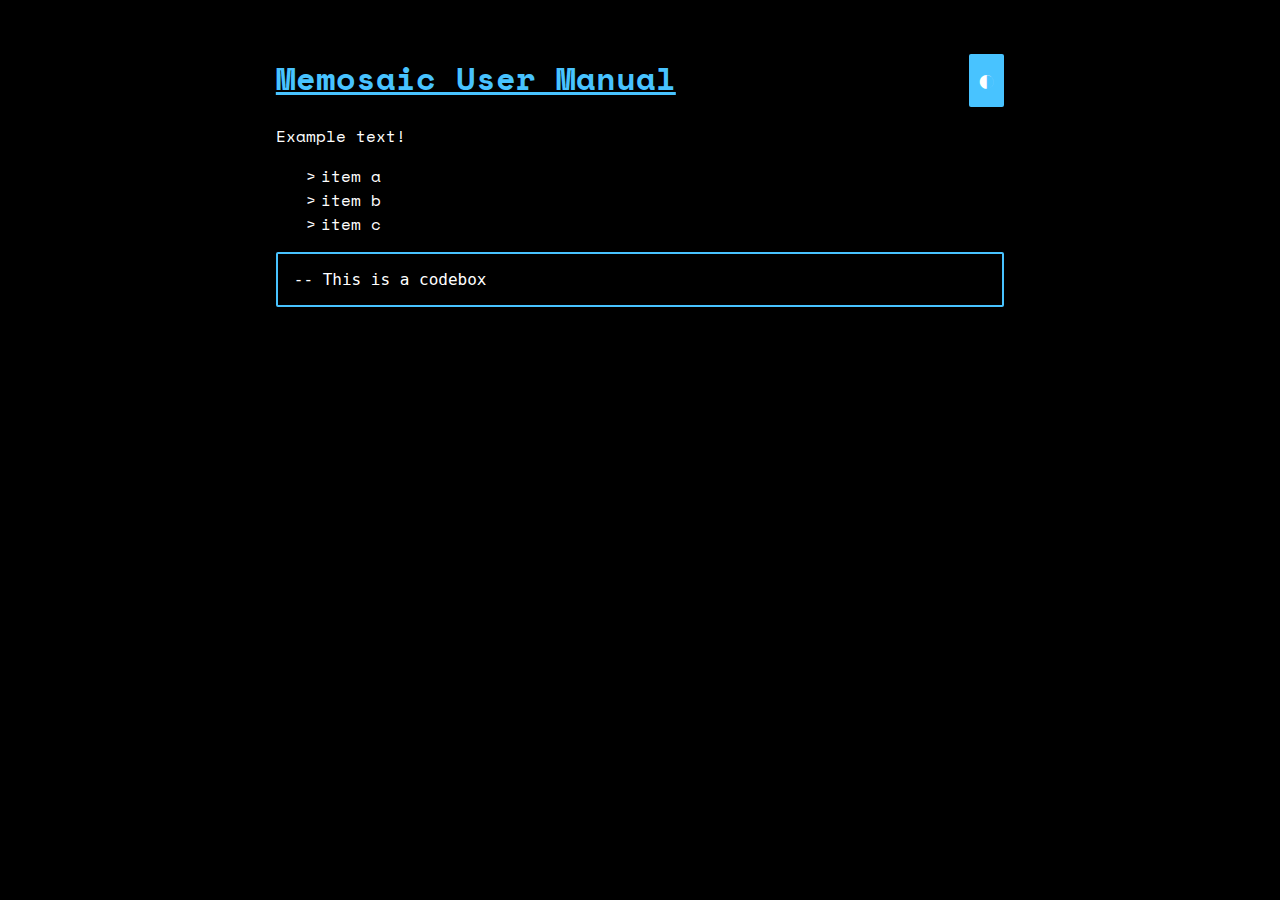
==== docs/manual.html @ 9e0666a4 "basic doc pages" ====
<!DOCTYPE html>
<html>
<head>
    <meta charset="utf-8">
    <meta name="viewport" content="width=device-width, initial-scale=1">
    <title>Memosaic User Manual</title>
    <link rel="icon" type="image/x-icon" href="images/icon.png">
    <link rel="stylesheet" href="css/style.css" type="text/css">
    <link rel="preconnect" href="https://fonts.googleapis.com">
    <link rel="preconnect" href="https://fonts.gstatic.com" crossorigin>
    <link href=
    "https://fonts.googleapis.com/css2?family=Space+Mono:ital,wght@0,400;0,700;1,400;1,700&display=swap"
    rel="stylesheet">
    <meta property="og:title" content="Memosaic User Manual">
    <meta property="og:locale" content="en">
    <meta property="og:image" content="images/icon.png">
    <meta property="og:url" content="jjgame.dev/memo/">
    <meta name="og:description" content="The portfolio of a teenage indie game developer.">
    <meta name="description" content="The portfolio of a teenage indie game developer.">
    <meta name="author" content="JJ">
    <script>
        function myFunction() {
            var element = document.body;
            element.classList.toggle("light-mode");
        }
    </script>
</head>


<body>
<div id="main">

<button onclick="myFunction()" style="font-size:32px; float:right;"> ◐ </button>
<h1 id="manual"><a href="#manual">Memosaic User Manual</a></h1>

<p>
Example text!
<ul>
    <li>item a</li>
    <li>item b</li>
    <li>item c</li>
</ul>
</p>

<pre class="codebox">
-- This is a codebox
</pre>

</div>
</body>


</html>
---- docs/css/style.css ----
body {
    padding: 25px;
    background-color: black;
    color: white;
    font-size: 16px;
    font-family: 'Space Mono', 'Courier New', Courier, monospace;
}

a {
    color: #48c3ff;
}

a:hover {
    color: #2b76df;
}


div {
    min-width: 400px;
    max-width: 80vw;
    margin:auto;
    width: 60%;
}

button {
    background-color: #48c3ff;
    color: white;
    border-width: 0px;
    border-radius: 2px;
    padding: 8px;
}

button:hover {
    background-color: #2b76df;
}

ul {
    list-style: none;
    margin-left: 0;
    padding-left: 0;
}

li {
    padding-left: 1ch;
    text-indent: 2ch;
}

li:before {
    content: ">";
    padding-right: 5px;
}

.headerlink {
    color: white;
}


.codebox {
    display:block;
    break-inside: avoid;
    padding: 16px;
    margin: auto;
    margin-top: 16px;
    margin-bottom: 24px;

    border-width:2px;
    border-radius:2px;
    border-style:solid;
    border-color: #48c3ff;
    overflow-x: auto;
    -webkit-overflow-scrolling:touch;
    scrollbar-color: #2b76df #48c3ff;
    scrollbar-width: thin;
}

.light-mode {
    background-color: white !important;
    color: black !important;
}
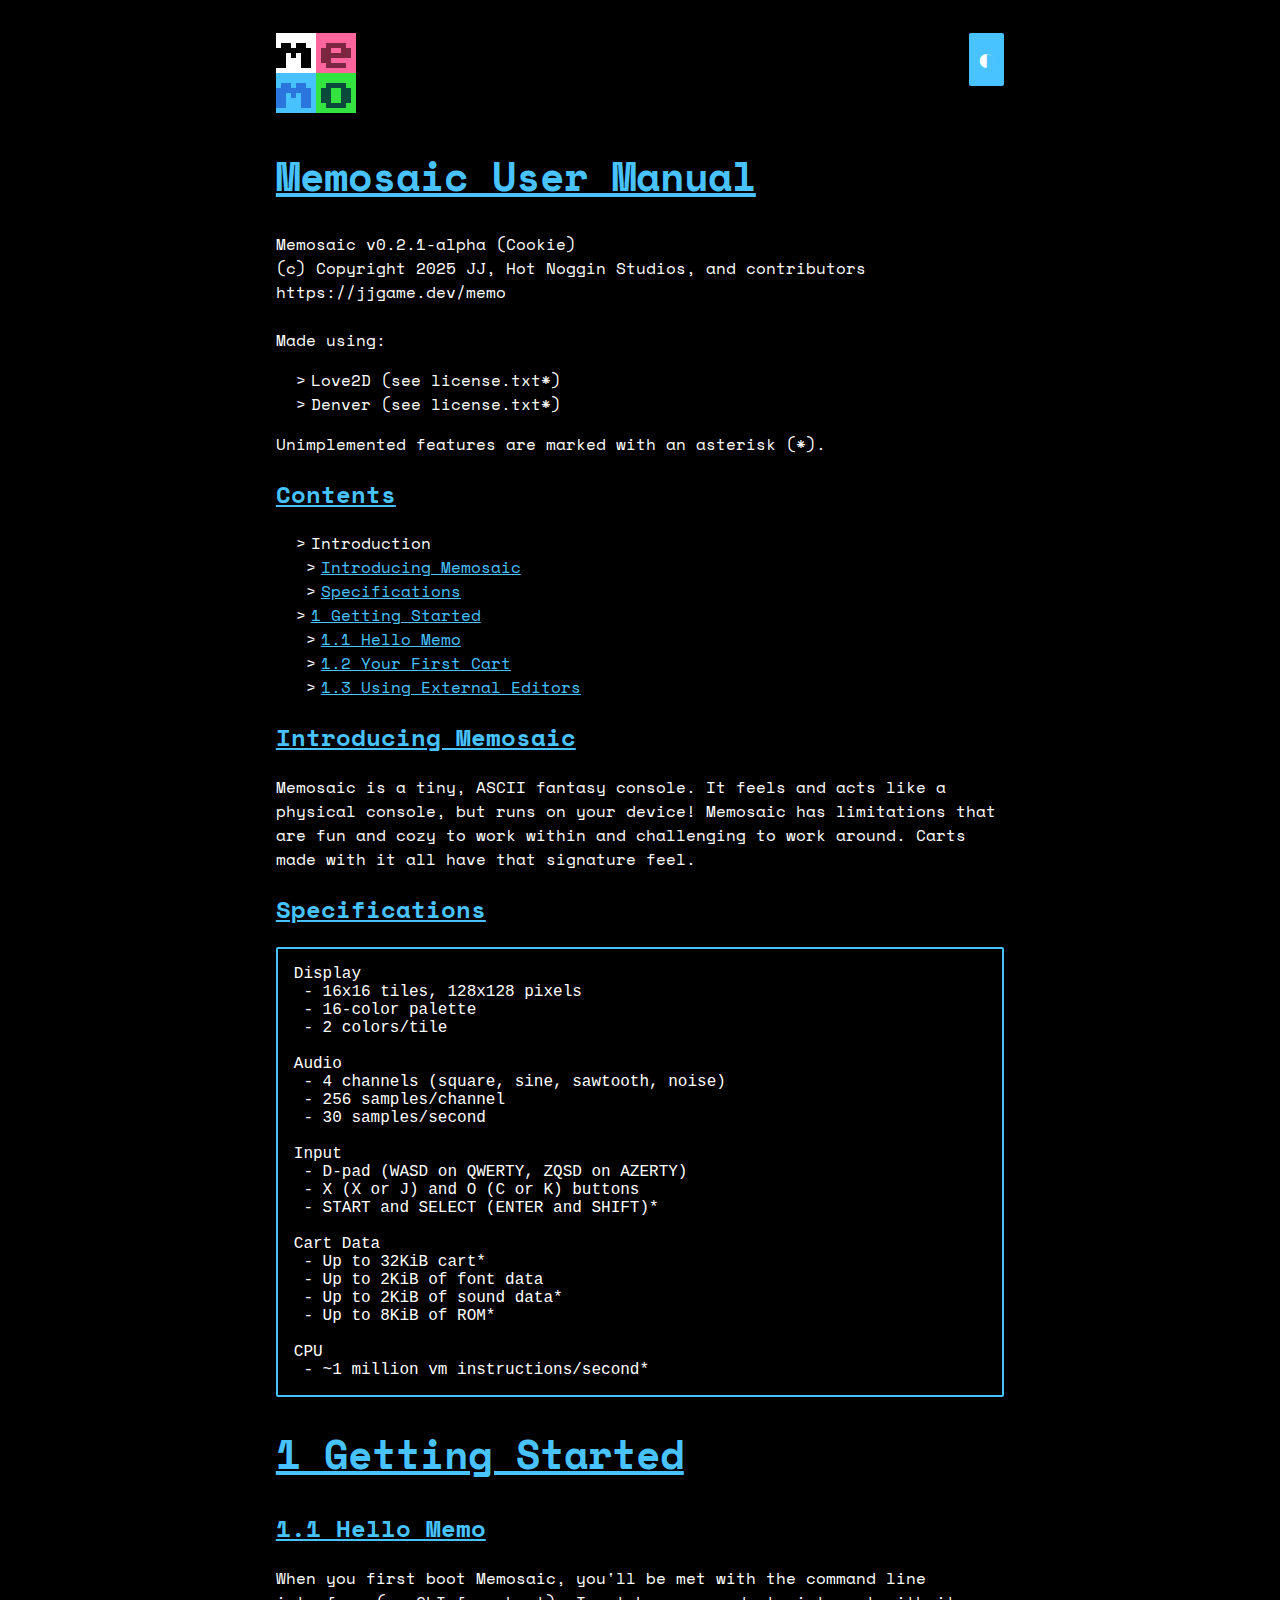
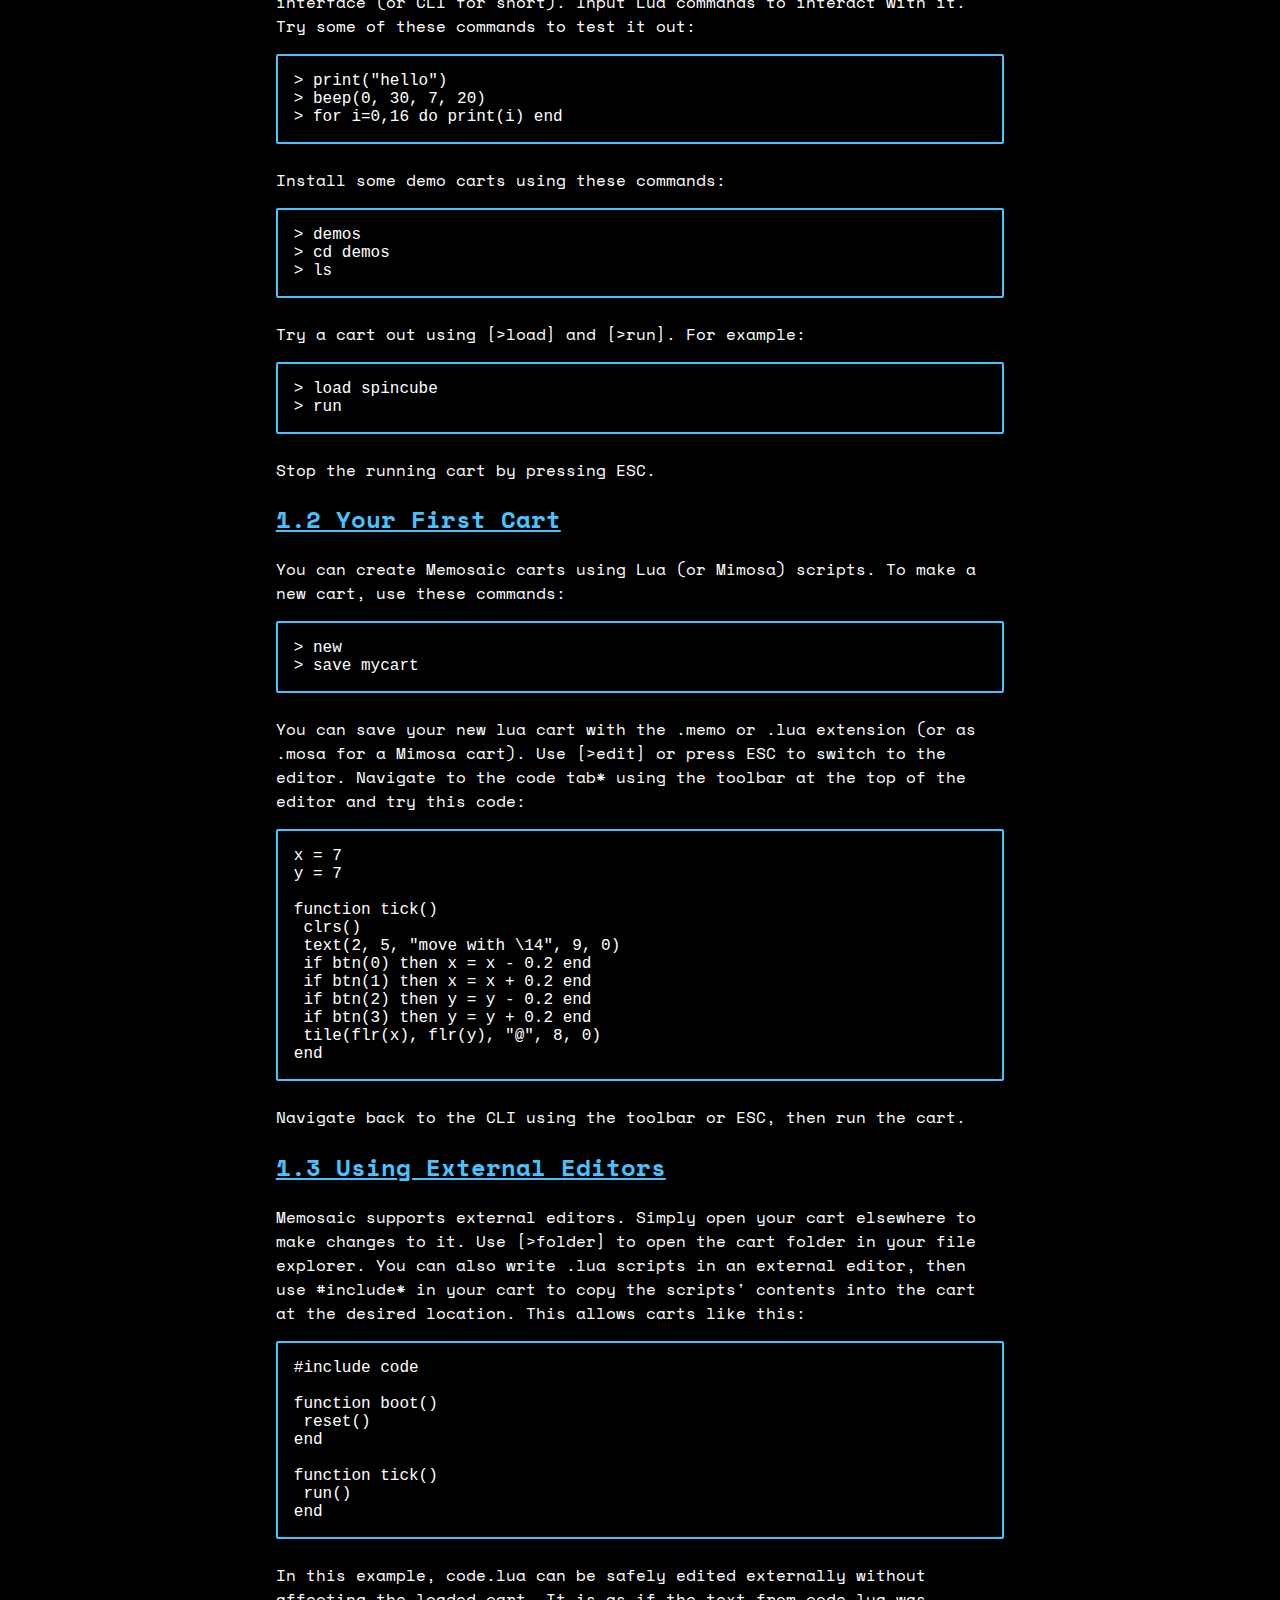
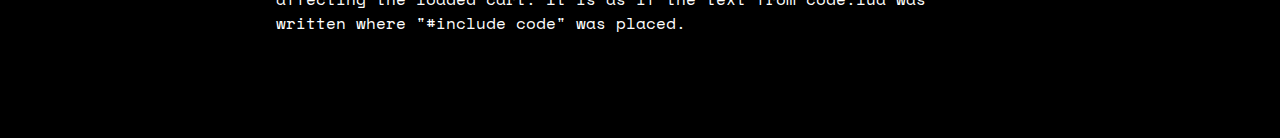
==== commit b9085651: "discord icon, first cart docs" ====
--- a/docs/manual.html
+++ b/docs/manual.html
@@ -18,33 +18,163 @@
     <meta name="og:description" content="The portfolio of a teenage indie game developer.">
     <meta name="description" content="The portfolio of a teenage indie game developer.">
     <meta name="author" content="JJ">
-    <script>
-        function myFunction() {
-            var element = document.body;
-            element.classList.toggle("light-mode");
-        }
-    </script>
+    <script src="light_toggle.js"></script>
 </head>
 
 
 <body>
 <div id="main">
 
-<button onclick="myFunction()" style="font-size:32px; float:right;"> ◐ </button>
+<button onclick="lightToggle()" style="font-size:32px; float:right;"> ◐ </button>
+<a href="index.html" width="16" height="16"><img src="images/icon.png" alt="Go home"></a>
+
+<!------------------------------->
+<!-- Section 0: About Memosaic -->
+<!------------------------------->
 <h1 id="manual"><a href="#manual">Memosaic User Manual</a></h1>
-
 <p>
-Example text!
+Memosaic v0.2.1-alpha (Cookie)<br>
+(c) Copyright 2025 JJ, Hot Noggin Studios, and contributors<br>
+https://jjgame.dev/memo<br>
+<br>
+Made using:
 <ul>
-    <li>item a</li>
-    <li>item b</li>
-    <li>item c</li>
+<li>Love2D (see license.txt*)</li>
+<li>Denver (see license.txt*)</li>
 </ul>
+Unimplemented features are marked with an asterisk (*).
 </p>
 
-<pre class="codebox">
--- This is a codebox
+<h2 id="TOC"><a href="#TOC">Contents</a></h2>
+<ul>
+<li>Introduction
+    <ul>
+    <li><a href="#introduction">Introducing Memosaic</a></li>
+    <li><a href="#specifications">Specifications</a></li>
+    </ul>
+</li>
+<li><a href="#get-started">1 Getting Started</a>
+    <ul>
+    <li><a href="#hello-memo">1.1 Hello Memo</a></li>
+    <li><a href="#first-cart">1.2 Your First Cart</a></li>
+    <li><a href="#external-editors">1.3 Using External Editors</a></li>
+    </ul>
+</li>
+</ul>
+
+<h2 id="introduction"><a href="#introduction">Introducing Memosaic</a></h2>
+<p>
+Memosaic is a tiny, ASCII fantasy console. It feels and acts like a physical console,
+but runs on your device! Memosaic has limitations that are fun and cozy to work within
+and challenging to work around. Carts made with it all have that signature feel.
+</p>
+
+<h2 id="specifications"><a href="#specifications">Specifications</a></h2>
+<pre>
+Display
+ - 16x16 tiles, 128x128 pixels
+ - 16-color palette
+ - 2 colors/tile
+
+Audio
+ - 4 channels (square, sine, sawtooth, noise)
+ - 256 samples/channel
+ - 30 samples/second
+
+Input
+ - D-pad (WASD on QWERTY, ZQSD on AZERTY)
+ - X (X or J) and O (C or K) buttons
+ - START and SELECT (ENTER and SHIFT)*
+
+Cart Data
+ - Up to 32KiB cart*
+ - Up to 2KiB of font data
+ - Up to 2KiB of sound data*
+ - Up to 8KiB of ROM*
+
+CPU
+ - ~1 million vm instructions/second*
 </pre>
+
+<!-------------------------------->
+<!-- Section 1: Getting Started -->
+<!-------------------------------->
+<h1 id="get-started"><a href="#get-started">1 Getting Started</a></h1>
+
+<h2 id="hello-memo"><a href="#hello-memo">1.1 Hello Memo</a></h2>
+<p>
+When you first boot Memosaic, you'll be met with the command line interface
+(or CLI for short). Input Lua commands to interact with it.
+Try some of these commands to test it out:
+</p>
+<pre>
+> print("hello")
+> beep(0, 30, 7, 20)
+> for i=0,16 do print(i) end
+</pre>
+<p>
+Install some demo carts using these commands:
+<pre>
+> demos
+> cd demos
+> ls
+</pre>
+Try a cart out using [>load] and [>run]. For example:
+<pre>
+> load spincube
+> run
+</pre>
+Stop the running cart by pressing ESC.
+</p>
+
+<h2 id="first-cart"><a href="#first-cart">1.2 Your First Cart</a></h2>
+<p>
+You can create Memosaic carts using Lua (or Mimosa) scripts.
+To make a new cart, use these commands:
+<pre>
+> new
+> save mycart
+</pre>
+You can save your new lua cart with the .memo or .lua extension (or as .mosa for a Mimosa cart).
+Use [>edit] or press ESC to switch to the editor.
+Navigate to the code tab* using the toolbar at the top of the editor and try this code:
+<pre>
+x = 7
+y = 7
+
+function tick()
+ clrs()
+ text(2, 5, "move with \14", 9, 0)
+ if btn(0) then x = x - 0.2 end
+ if btn(1) then x = x + 0.2 end
+ if btn(2) then y = y - 0.2 end
+ if btn(3) then y = y + 0.2 end
+ tile(flr(x), flr(y), "@", 8, 0)
+end
+</pre>
+Navigate back to the CLI using the toolbar or ESC, then run the cart.
+</p>
+
+<h2 id="external-editors"><a href="#external-editors">1.3 Using External Editors</a></h2>
+<p>
+Memosaic supports external editors. Simply open your cart elsewhere to make changes to it.
+Use [>folder] to open the cart folder in your file explorer.
+You can also write .lua scripts in an external editor, then use #include* in your cart to copy
+the scripts' contents into the cart at the desired location. This allows carts like this:
+<pre>
+#include code
+
+function boot()
+ reset()
+end
+
+function tick()
+ run()
+end
+</pre>
+In this example, code.lua can be safely edited externally without affecting the loaded cart.
+It is as if the text from code.lua was written where "#include code" was placed.
+</p>
 
 </div>
 </body>
--- a/docs/css/style.css
+++ b/docs/css/style.css
@@ -14,6 +14,9 @@
     color: #2b76df;
 }
 
+h1 {
+    font-size: 40px;
+}
 
 div {
     min-width: 400px;
@@ -42,7 +45,7 @@
 
 li {
     padding-left: 1ch;
-    text-indent: 2ch;
+    text-indent: 1ch;
 }
 
 li:before {
@@ -55,7 +58,7 @@
 }
 
 
-.codebox {
+pre {
     display:block;
     break-inside: avoid;
     padding: 16px;
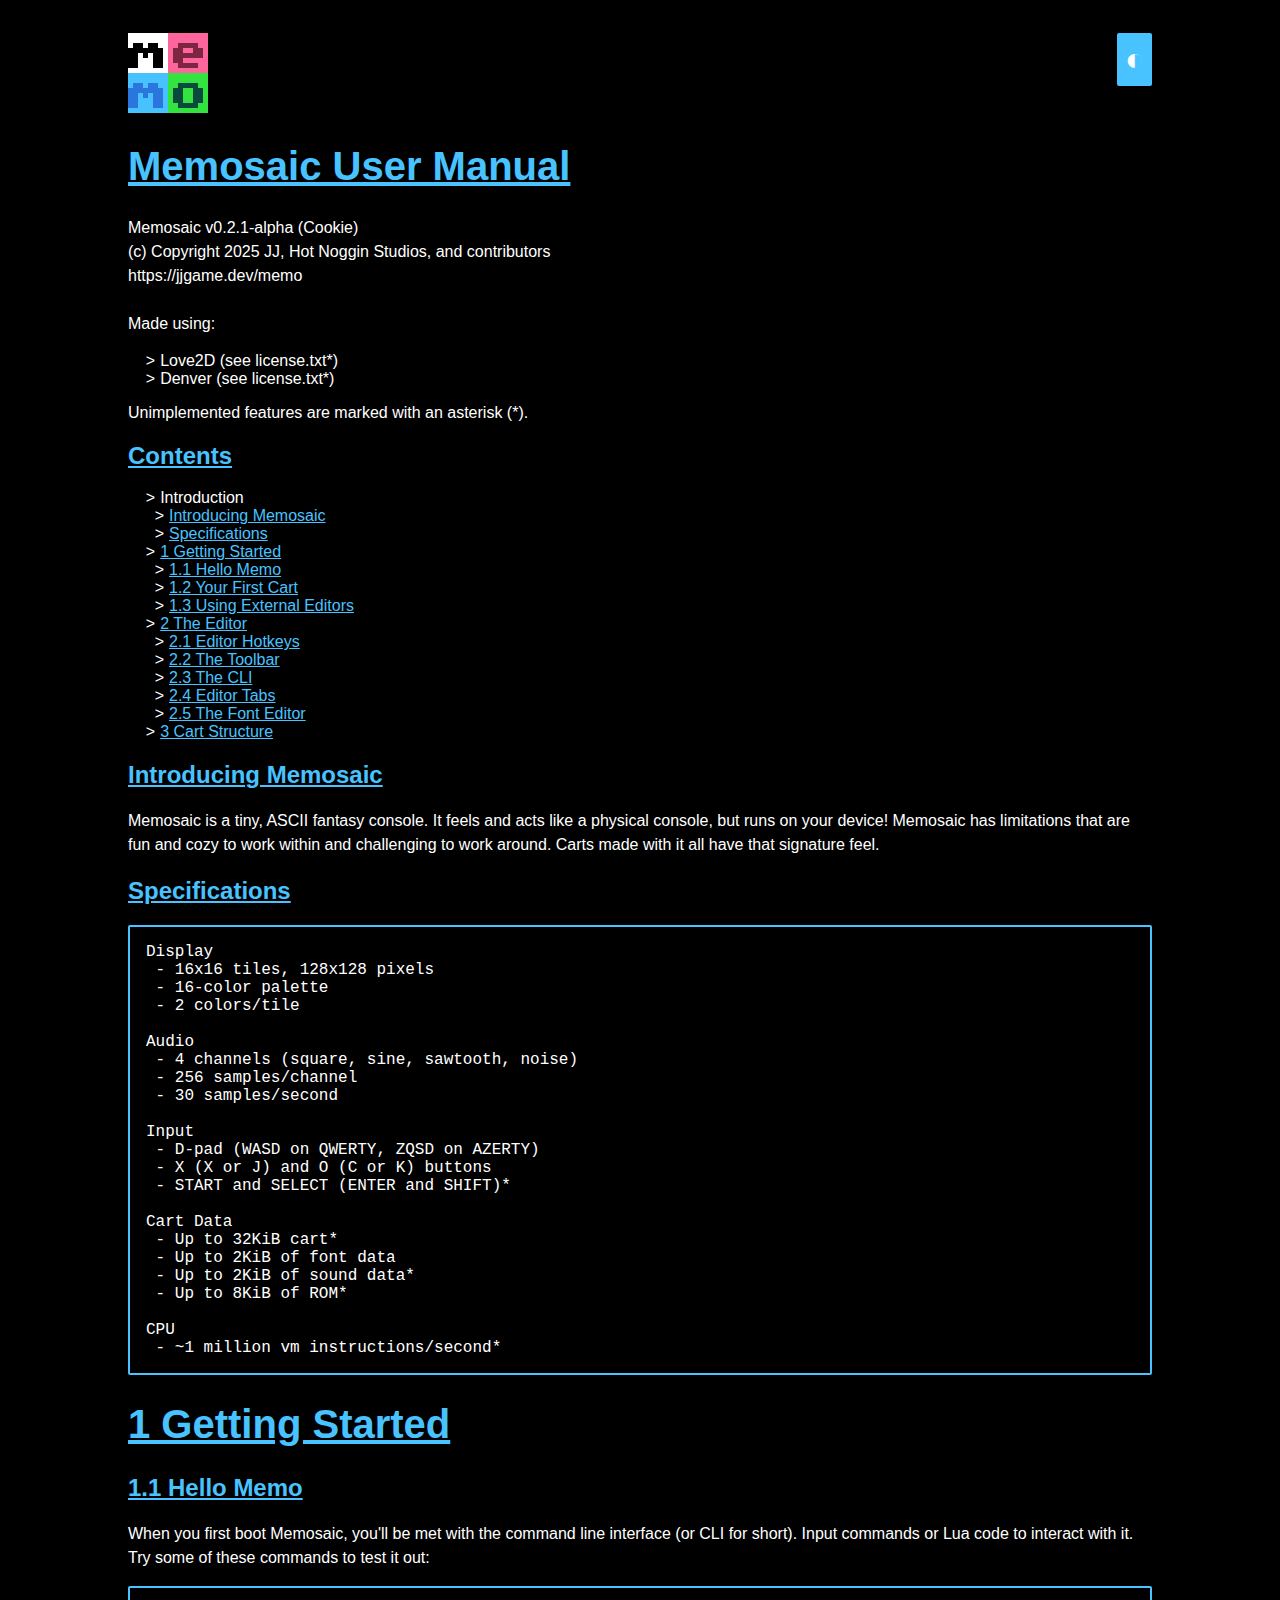
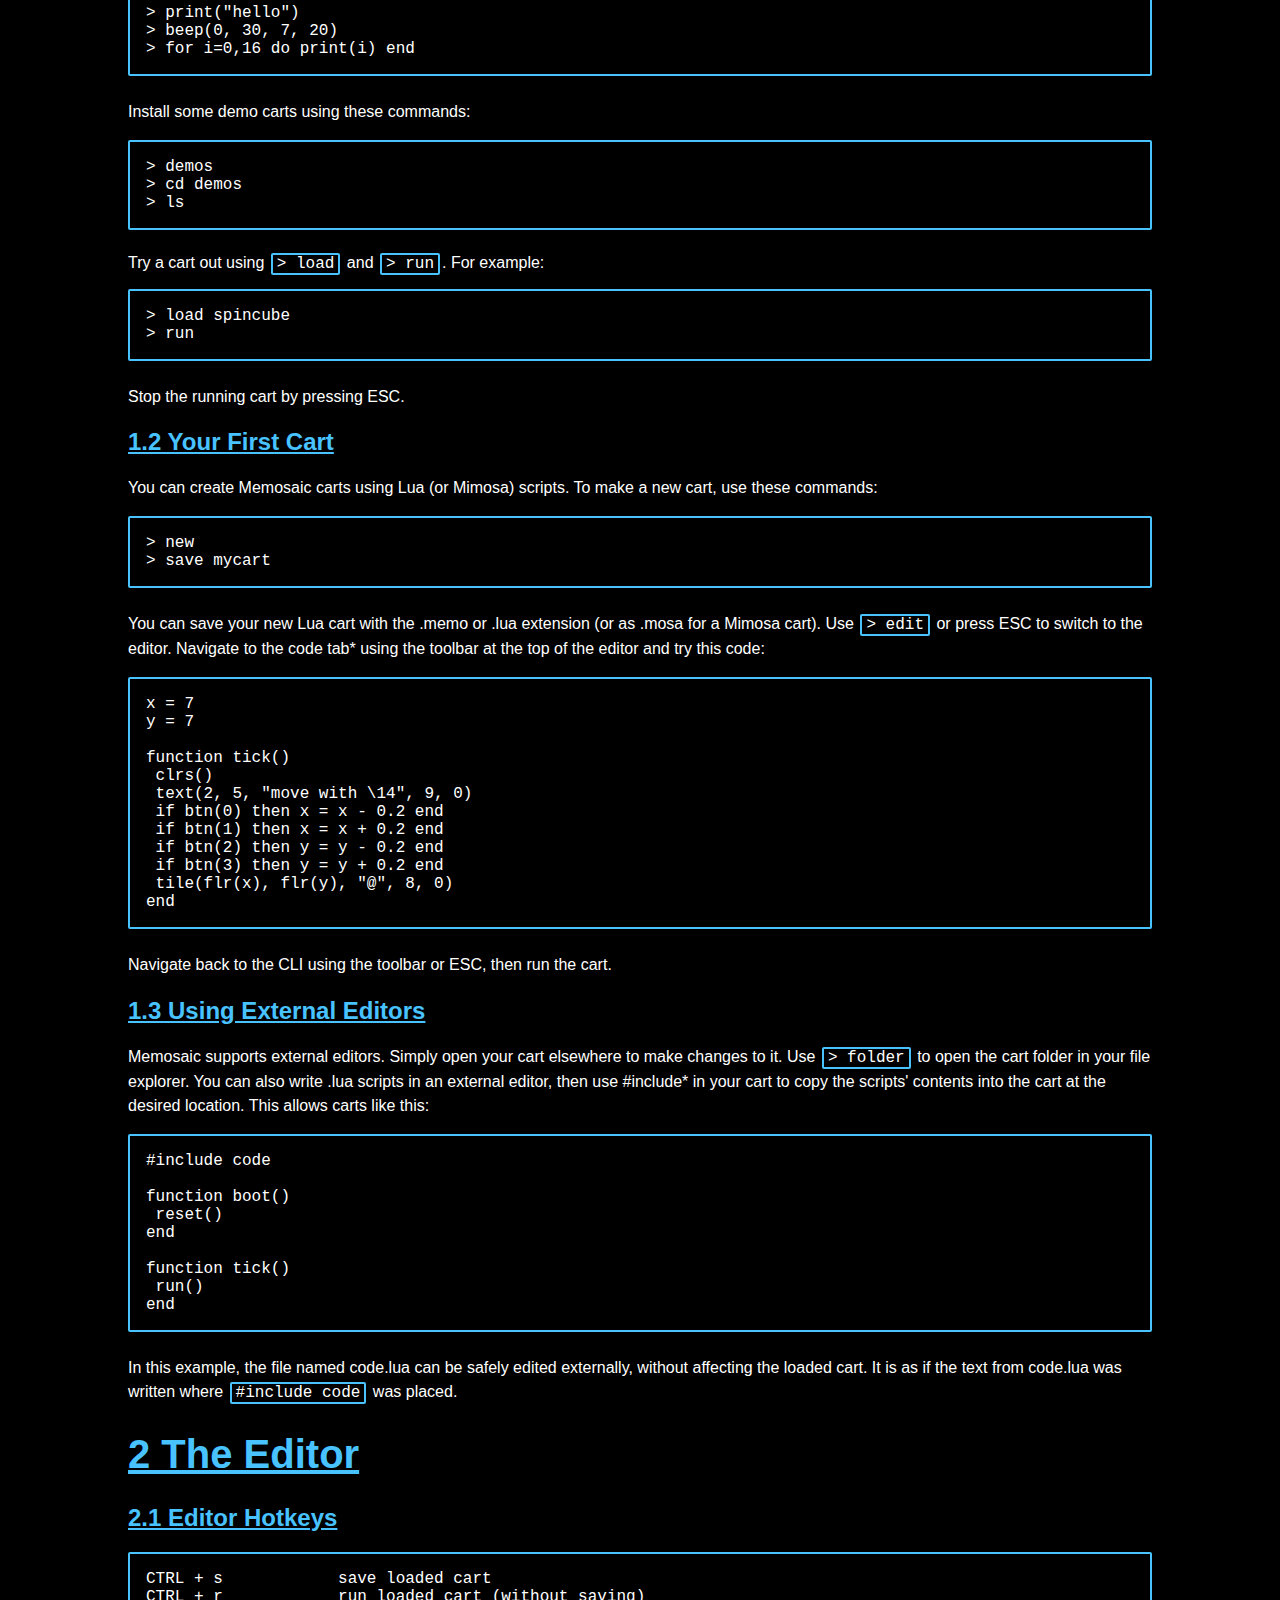
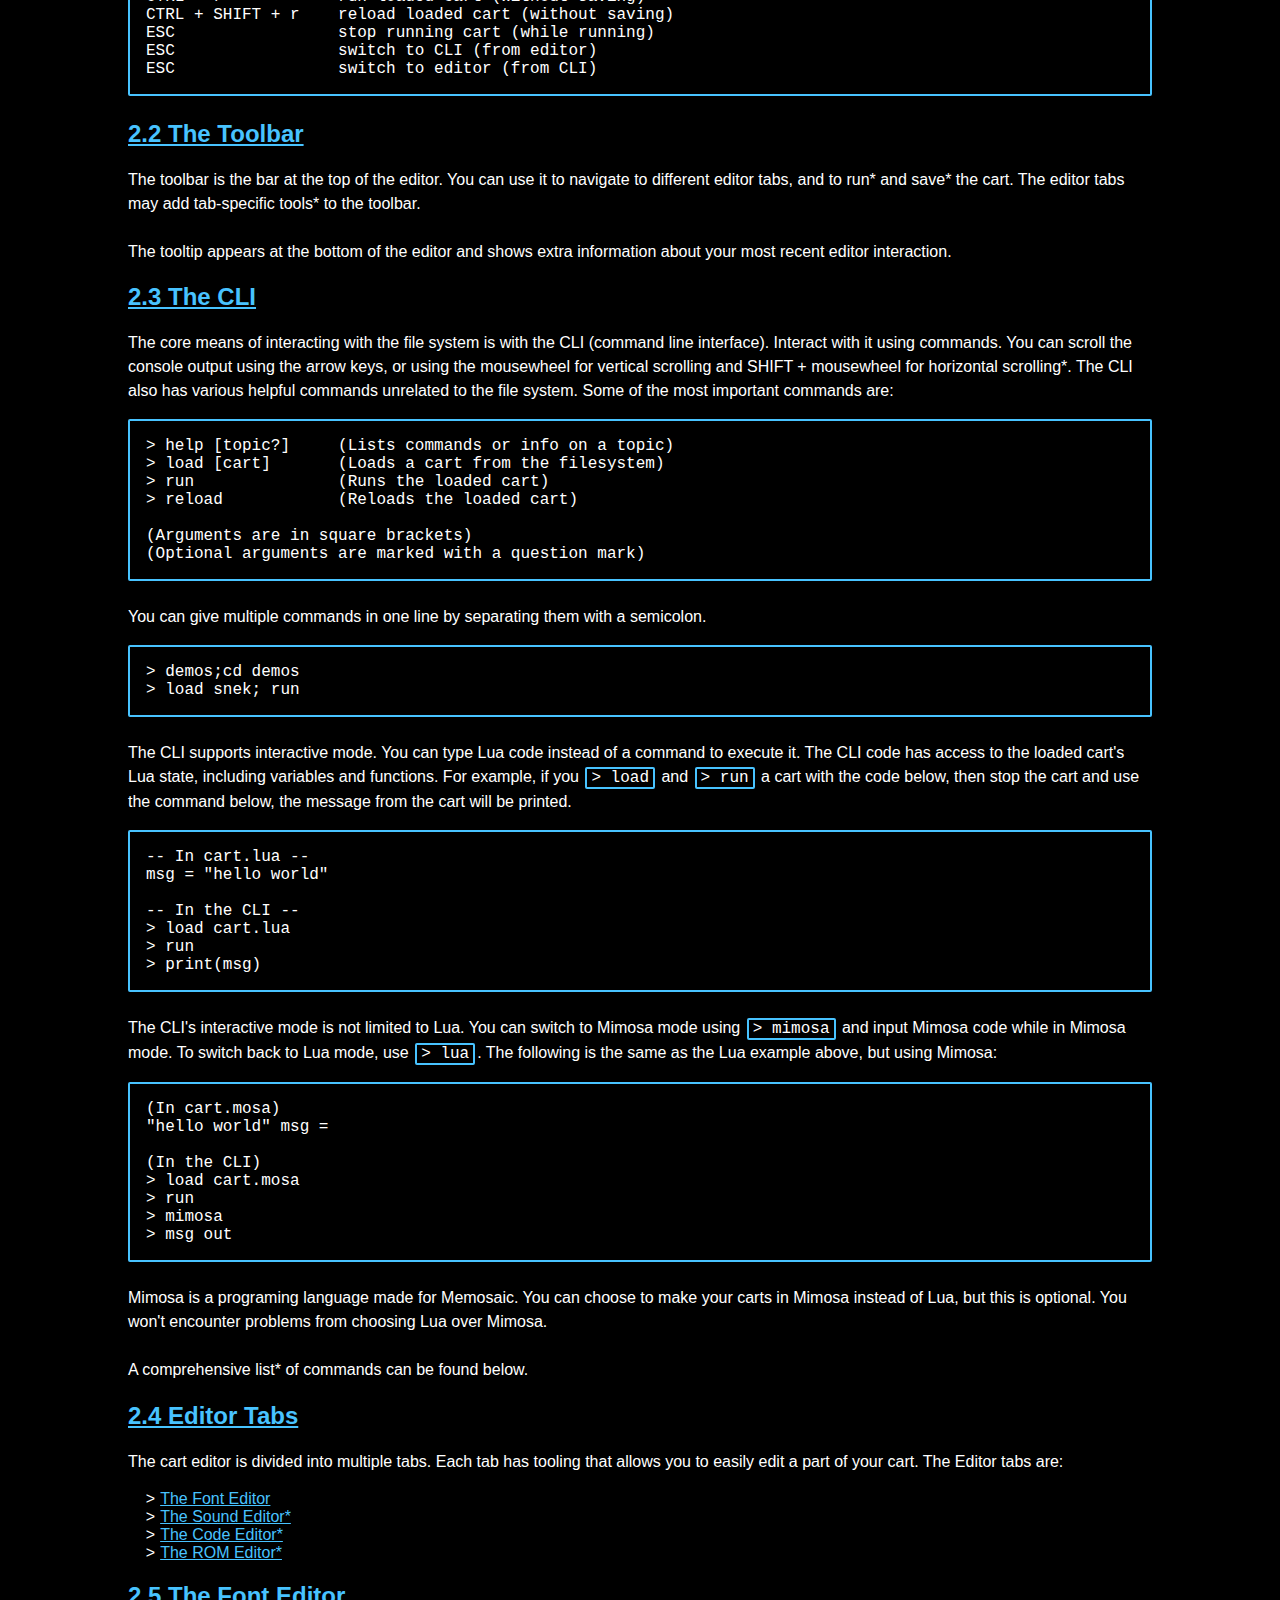
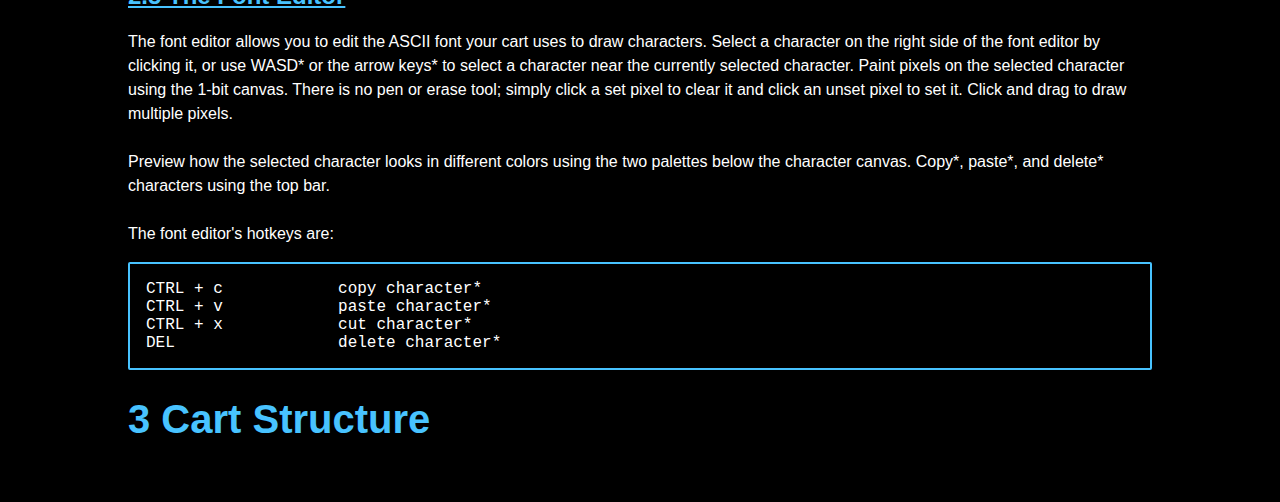
==== commit fd9a7d5a: "new doc fonts and styles, section 2 complete" ====
--- a/docs/manual.html
+++ b/docs/manual.html
@@ -8,9 +8,6 @@
     <link rel="stylesheet" href="css/style.css" type="text/css">
     <link rel="preconnect" href="https://fonts.googleapis.com">
     <link rel="preconnect" href="https://fonts.gstatic.com" crossorigin>
-    <link href=
-    "https://fonts.googleapis.com/css2?family=Space+Mono:ital,wght@0,400;0,700;1,400;1,700&display=swap"
-    rel="stylesheet">
     <meta property="og:title" content="Memosaic User Manual">
     <meta property="og:locale" content="en">
     <meta property="og:image" content="images/icon.png">
@@ -60,6 +57,16 @@
     <li><a href="#external-editors">1.3 Using External Editors</a></li>
     </ul>
 </li>
+<li><a href="#editor">2 The Editor</a>
+    <ul>
+    <li><a href="#editor-hotkeys">2.1 Editor Hotkeys</a></li>
+    <li><a href="#toolbar">2.2 The Toolbar</a></li>
+    <li><a href="#the-cli">2.3 The CLI</a></li>
+    <li><a href="#editor-tabs">2.4 Editor Tabs</a></li>
+    <li><a href="#font-editor">2.5 The Font Editor</a></li>
+    </ul>
+</li>
+<li><a href="#cart-structure">3 Cart Structure</a></li>
 </ul>
 
 <h2 id="introduction"><a href="#introduction">Introducing Memosaic</a></h2>
@@ -100,11 +107,10 @@
 <!-- Section 1: Getting Started -->
 <!-------------------------------->
 <h1 id="get-started"><a href="#get-started">1 Getting Started</a></h1>
-
 <h2 id="hello-memo"><a href="#hello-memo">1.1 Hello Memo</a></h2>
 <p>
 When you first boot Memosaic, you'll be met with the command line interface
-(or CLI for short). Input Lua commands to interact with it.
+(or CLI for short). Input commands or Lua code to interact with it.
 Try some of these commands to test it out:
 </p>
 <pre>
@@ -114,16 +120,18 @@
 </pre>
 <p>
 Install some demo carts using these commands:
+</p>
 <pre>
 > demos
 > cd demos
 > ls
 </pre>
-Try a cart out using [>load] and [>run]. For example:
+Try a cart out using <code>> load</code> and <code>> run</code>. For example:
 <pre>
 > load spincube
 > run
 </pre>
+<p>
 Stop the running cart by pressing ESC.
 </p>
 
@@ -131,13 +139,16 @@
 <p>
 You can create Memosaic carts using Lua (or Mimosa) scripts.
 To make a new cart, use these commands:
+</p>
 <pre>
 > new
 > save mycart
 </pre>
-You can save your new lua cart with the .memo or .lua extension (or as .mosa for a Mimosa cart).
-Use [>edit] or press ESC to switch to the editor.
+<p>
+You can save your new Lua cart with the .memo or .lua extension (or as .mosa for a Mimosa cart).
+Use <code>> edit</code> or press ESC to switch to the editor.
 Navigate to the code tab* using the toolbar at the top of the editor and try this code:
+</p>
 <pre>
 x = 7
 y = 7
@@ -152,15 +163,17 @@
  tile(flr(x), flr(y), "@", 8, 0)
 end
 </pre>
+<p>
 Navigate back to the CLI using the toolbar or ESC, then run the cart.
 </p>
 
 <h2 id="external-editors"><a href="#external-editors">1.3 Using External Editors</a></h2>
 <p>
 Memosaic supports external editors. Simply open your cart elsewhere to make changes to it.
-Use [>folder] to open the cart folder in your file explorer.
+Use <code>> folder</code> to open the cart folder in your file explorer.
 You can also write .lua scripts in an external editor, then use #include* in your cart to copy
 the scripts' contents into the cart at the desired location. This allows carts like this:
+</p>
 <pre>
 #include code
 
@@ -172,9 +185,131 @@
  run()
 end
 </pre>
-In this example, code.lua can be safely edited externally without affecting the loaded cart.
-It is as if the text from code.lua was written where "#include code" was placed.
-</p>
+<p>
+In this example, the file named code.lua can be safely edited externally,
+without affecting the loaded cart.
+It is as if the text from code.lua was written where <code>#include code</code> was placed.
+</p>
+
+<!--------------------------->
+<!-- Section 2: The Editor -->
+<!--------------------------->
+<h1 id="editor"><a href="#editor">2 The Editor</a></h1>
+<h2 id="editor-hotkeys"><a href="#editor-hotkeys">2.1 Editor Hotkeys</a></h2>
+<pre>
+CTRL + s            save loaded cart
+CTRL + r            run loaded cart (without saving)
+CTRL + SHIFT + r    reload loaded cart (without saving)
+ESC                 stop running cart (while running)
+ESC                 switch to CLI (from editor)
+ESC                 switch to editor (from CLI)
+</pre>
+
+<h2 id="toolbar"><a href="#toolbar">2.2 The Toolbar</a></h2>
+<p>
+The toolbar is the bar at the top of the editor. You can use it to navigate to different
+editor tabs, and to run* and save* the cart. The editor tabs may add tab-specific tools*
+to the toolbar.<br>
+<br>
+The tooltip appears at the bottom of the editor and shows extra information about your most
+recent editor interaction.
+</p>
+
+<h2 id="the-cli"><a href="#the-cli">2.3 The CLI</a></h2>
+<p>
+The core means of interacting with the file system is with the CLI (command line interface).
+Interact with it using commands. You can scroll the console output using the arrow keys, or
+using the mousewheel for vertical scrolling and SHIFT + mousewheel for horizontal scrolling*.
+The CLI also has various helpful commands unrelated to the file system.
+Some of the most important commands are:
+</p>
+<pre>
+> help [topic?]     (Lists commands or info on a topic)
+> load [cart]       (Loads a cart from the filesystem)
+> run               (Runs the loaded cart)
+> reload            (Reloads the loaded cart)
+
+(Arguments are in square brackets)
+(Optional arguments are marked with a question mark)
+</pre>
+<p>
+You can give multiple commands in one line by separating them with a semicolon.
+</p>
+<pre>
+> demos;cd demos
+> load snek; run
+</pre>
+<p>
+The CLI supports interactive mode. You can type Lua code instead of a command to execute it.
+The CLI code has access to the loaded cart's Lua state, including variables and functions.
+For example, if you <code>> load</code> and <code>> run</code> a cart with the code below,
+then stop the cart and use the command below, the message from the cart will be printed.
+</p>
+<pre>
+-- In cart.lua --
+msg = "hello world"
+
+-- In the CLI --
+> load cart.lua
+> run
+> print(msg)
+</pre>
+<p>
+The CLI's interactive mode is not limited to Lua. You can switch to Mimosa mode using
+<code>> mimosa</code> and input Mimosa code while in Mimosa mode. To switch back to Lua mode,
+use <code>> lua</code>. The following is the same as the Lua example above, but using Mimosa:
+</p>
+<pre>
+(In cart.mosa)
+"hello world" msg =
+
+(In the CLI)
+> load cart.mosa
+> run
+> mimosa
+> msg out
+</pre>
+<p>
+Mimosa is a programing language made for Memosaic. You can choose to make your carts in Mimosa
+instead of Lua, but this is optional. You won't encounter problems from choosing Lua over Mimosa.<br>
+<br>
+A comprehensive list* of commands can be found below.
+</p>
+
+<h2 id="editor-tabs"><a href="#editor-tabs">2.4 Editor Tabs</a></h2>
+<p>
+The cart editor is divided into multiple tabs. Each tab has tooling that allows you to easily edit
+a part of your cart. The Editor tabs are:
+<ul>
+    <li><a href="#font-editor">The Font Editor</a></li>
+    <li><a href="#sfx-editor">The Sound Editor*</a></li>
+    <li><a href="#code-editor">The Code Editor*</a></li>
+    <li><a href="#rom-editor">The ROM Editor*</a></li>
+</ul>
+</p>
+
+<h2 id="font-editor"><a href="#font-editor">2.5 The Font Editor</a></h2>
+<p>
+The font editor allows you to edit the ASCII font your cart uses to draw characters.
+Select a character on the right side of the font editor by clicking it, or use WASD* or 
+the arrow keys* to select a character near the currently selected character.
+Paint pixels on the selected character using the 1-bit canvas. There is no pen or erase
+tool; simply click a set pixel to clear it and click an unset pixel to set it.
+Click and drag to draw multiple pixels.<br>
+<br>
+Preview how the selected character looks in different colors using the two palettes
+below the character canvas. Copy*, paste*, and delete* characters using the top bar.<br>
+<br>
+The font editor's hotkeys are:
+</p>
+<pre>
+CTRL + c            copy character*
+CTRL + v            paste character*
+CTRL + x            cut character*
+DEL                 delete character*
+</pre>
+
+<h1 id="cart-structure"><a hrfe="#cart-structure">3 Cart Structure</a></h1>
 
 </div>
 </body>
--- a/docs/css/style.css
+++ b/docs/css/style.css
@@ -1,17 +1,14 @@
+@font-face {
+    font-family: 'NFCode-Regular';
+    src:  url(font/NFCode-Regular.ttf);
+}
+
 body {
     padding: 25px;
     background-color: black;
     color: white;
     font-size: 16px;
-    font-family: 'Space Mono', 'Courier New', Courier, monospace;
-}
-
-a {
-    color: #48c3ff;
-}
-
-a:hover {
-    color: #2b76df;
+    font-family: 'NFCode-Regular', 'Segoe UI', Tahoma, Geneva, Verdana, sans-serif;
 }
 
 h1 {
@@ -21,8 +18,8 @@
 div {
     min-width: 400px;
     max-width: 80vw;
-    margin:auto;
-    width: 60%;
+    margin: auto;
+    width: 90%;
 }
 
 button {
@@ -57,8 +54,13 @@
     color: white;
 }
 
+p {
+    line-height: 24px;
+}
 
 pre {
+    font-family: 'Courier New', Courier, monospace;
+
     display:block;
     break-inside: avoid;
     padding: 16px;
@@ -66,17 +68,37 @@
     margin-top: 16px;
     margin-bottom: 24px;
 
-    border-width:2px;
-    border-radius:2px;
-    border-style:solid;
+    border-width: 2px;
+    border-radius: 2px;
+    border-style: solid;
     border-color: #48c3ff;
     overflow-x: auto;
-    -webkit-overflow-scrolling:touch;
+    -webkit-overflow-scrolling: touch;
     scrollbar-color: #2b76df #48c3ff;
     scrollbar-width: thin;
 }
 
+code {
+    font-family: 'Courier New', Courier, monospace;
+    
+    border-radius: 2px;
+    border-width: 2px;
+    border-style: solid;
+    border-color: #48c3ff;
+    padding-inline: 4px;
+    margin-inline: 2px;
+    white-space: nowrap;
+}
+
 .light-mode {
-    background-color: white !important;
-    color: black !important;
+    background-color: white;
+    color: black;
+}
+
+a {
+    color: #48c3ff;
+}
+
+a:hover {
+    color: #2b76df;
 }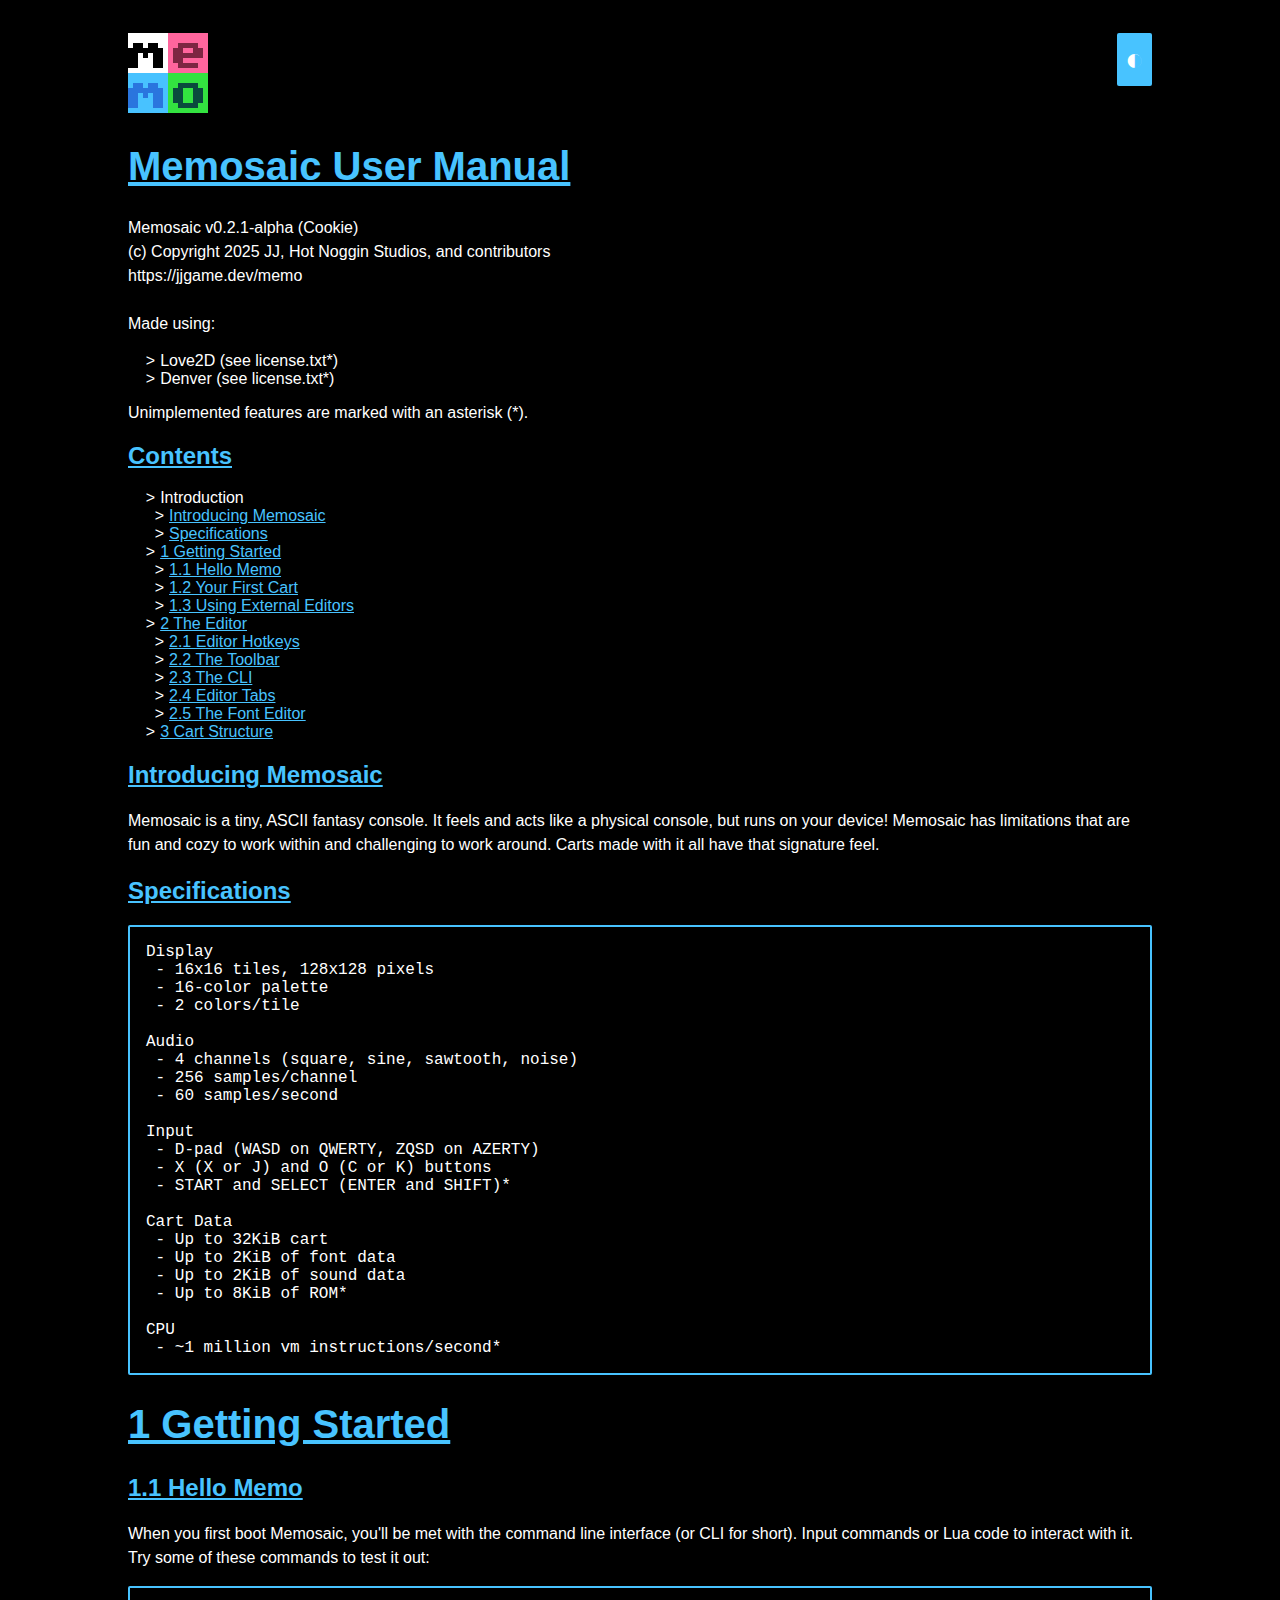
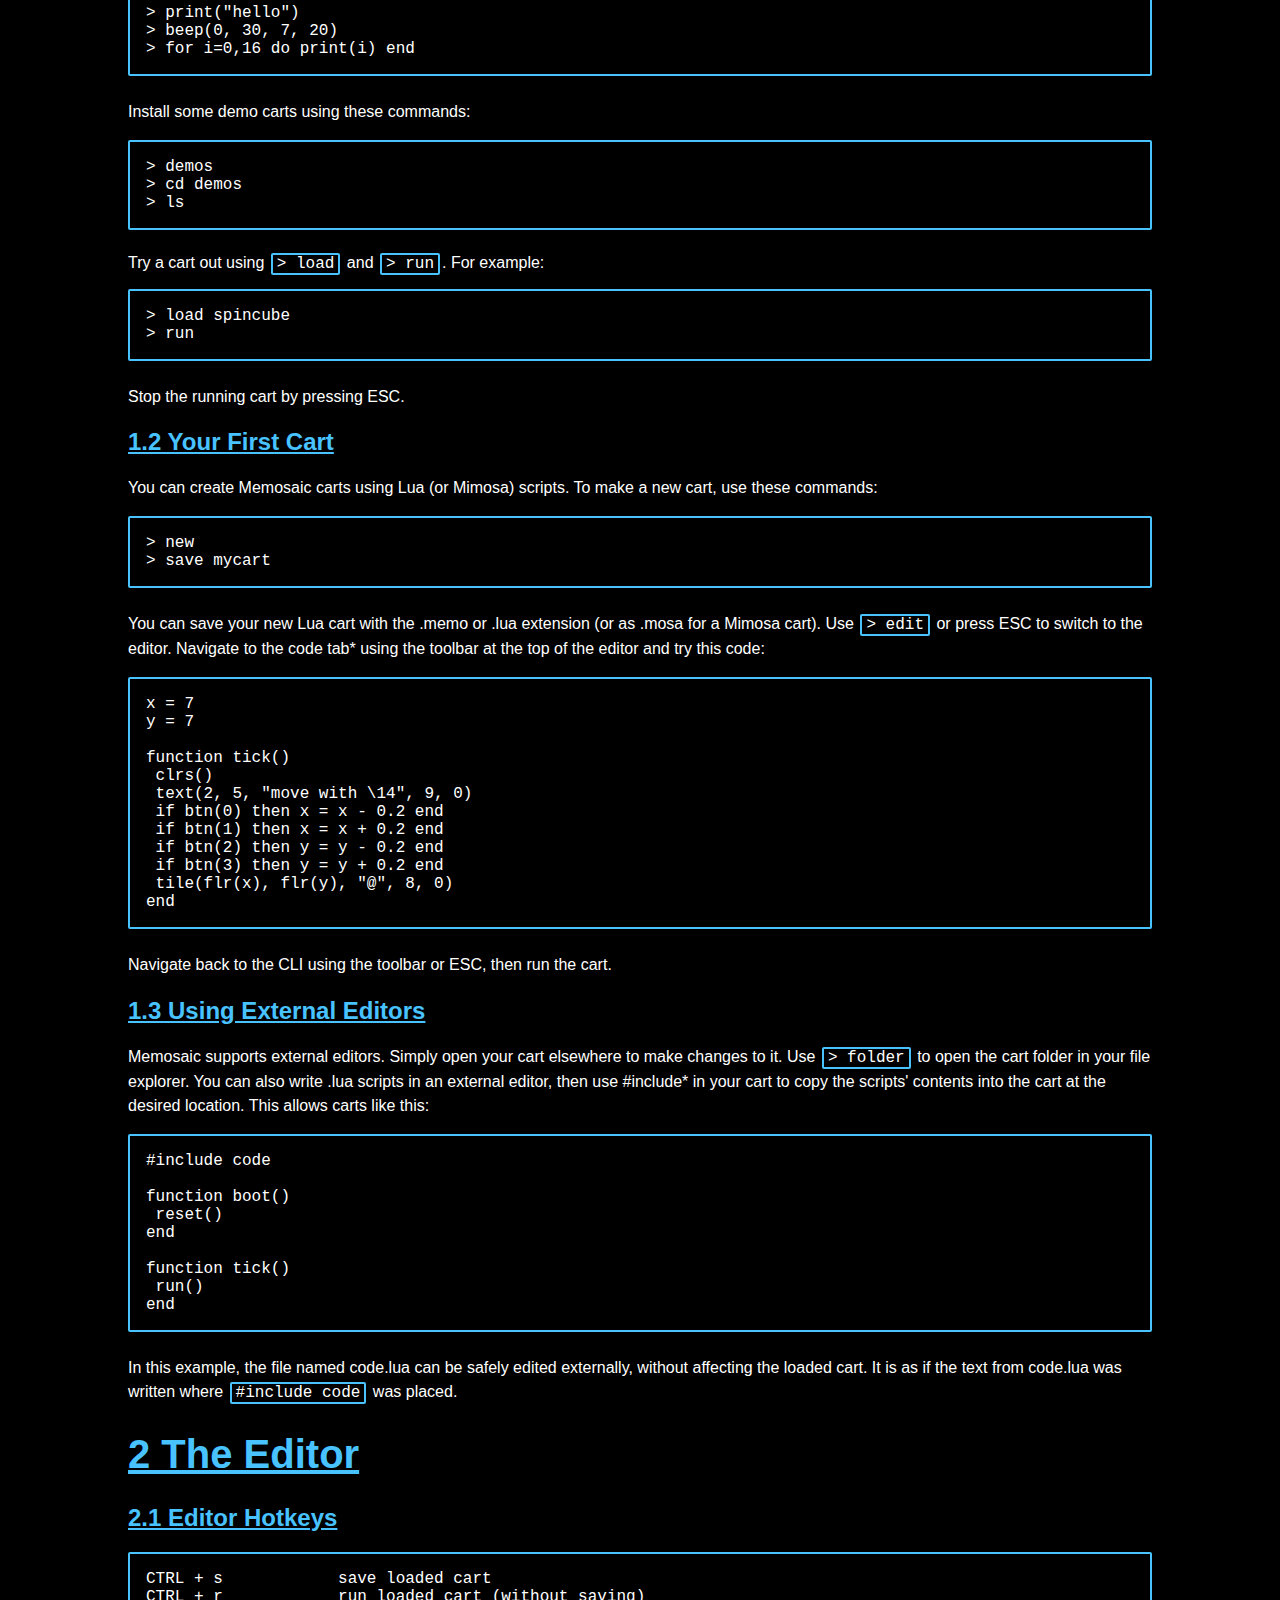
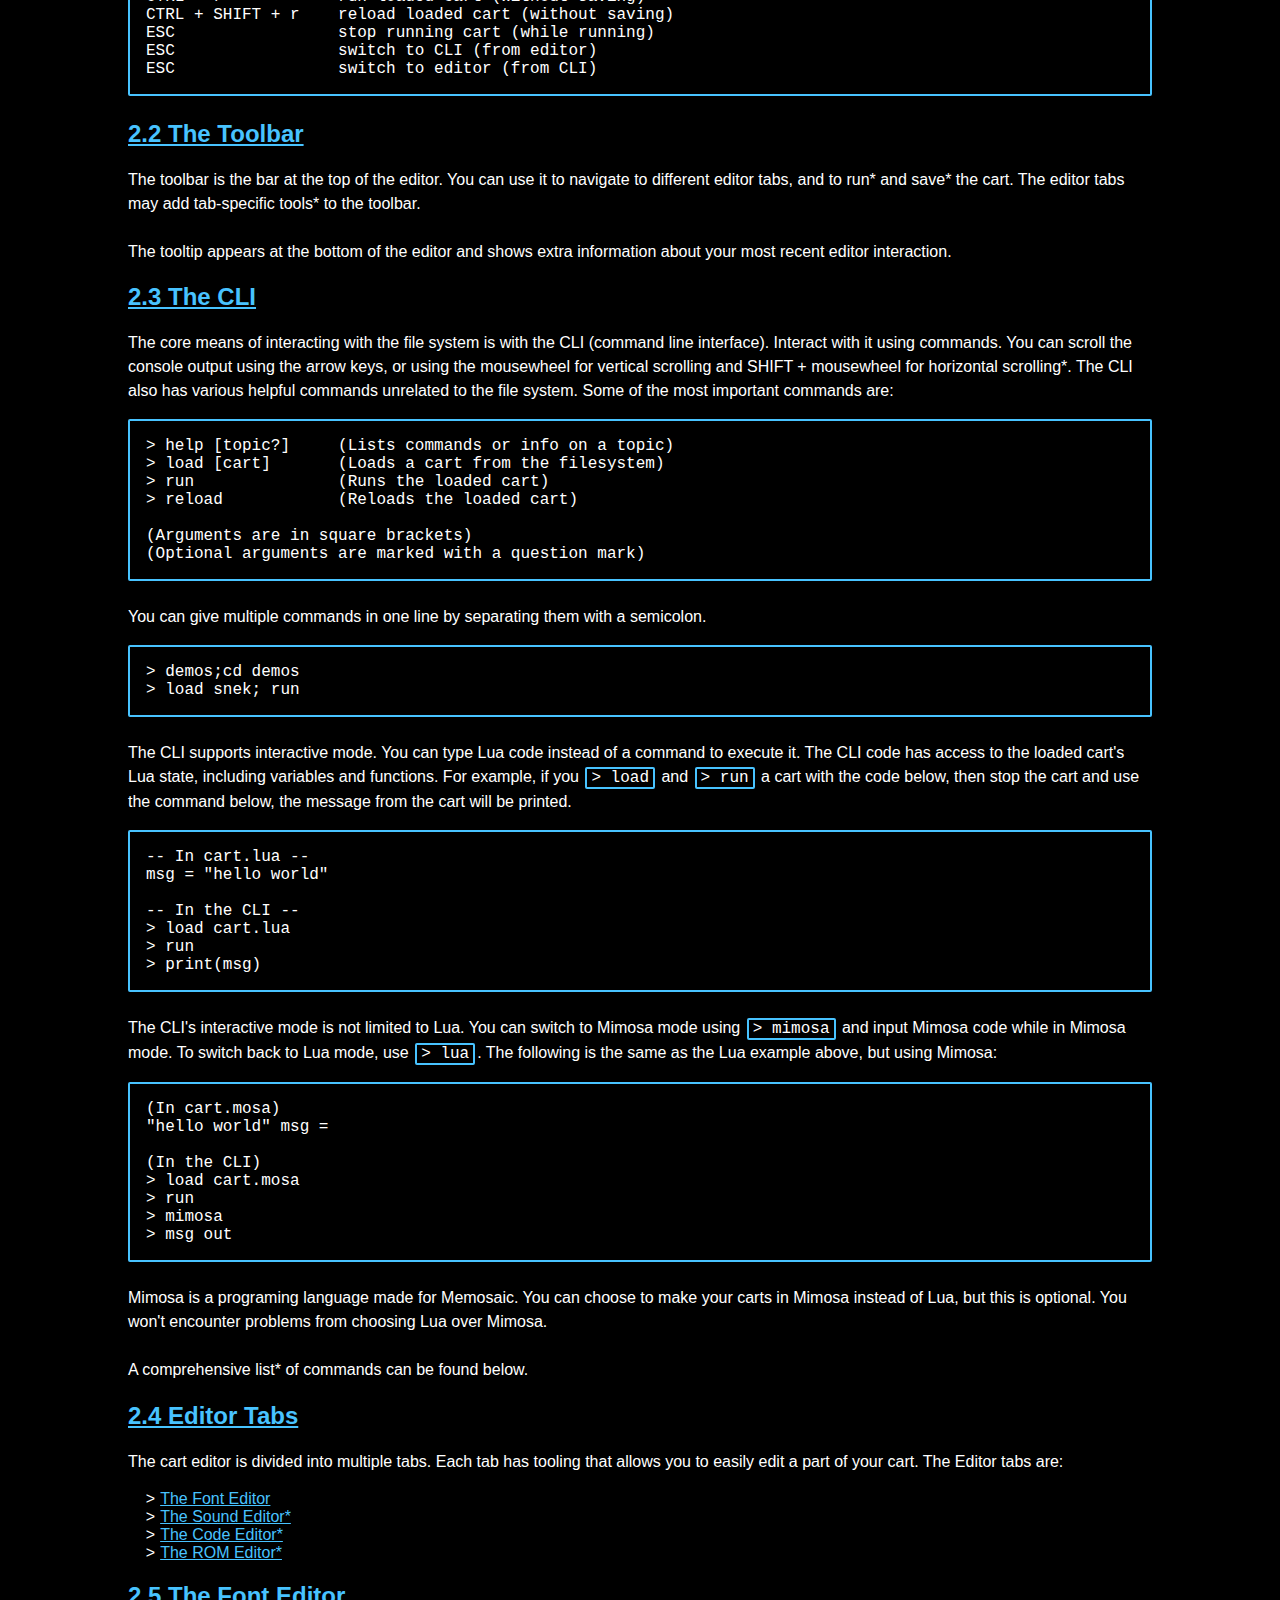
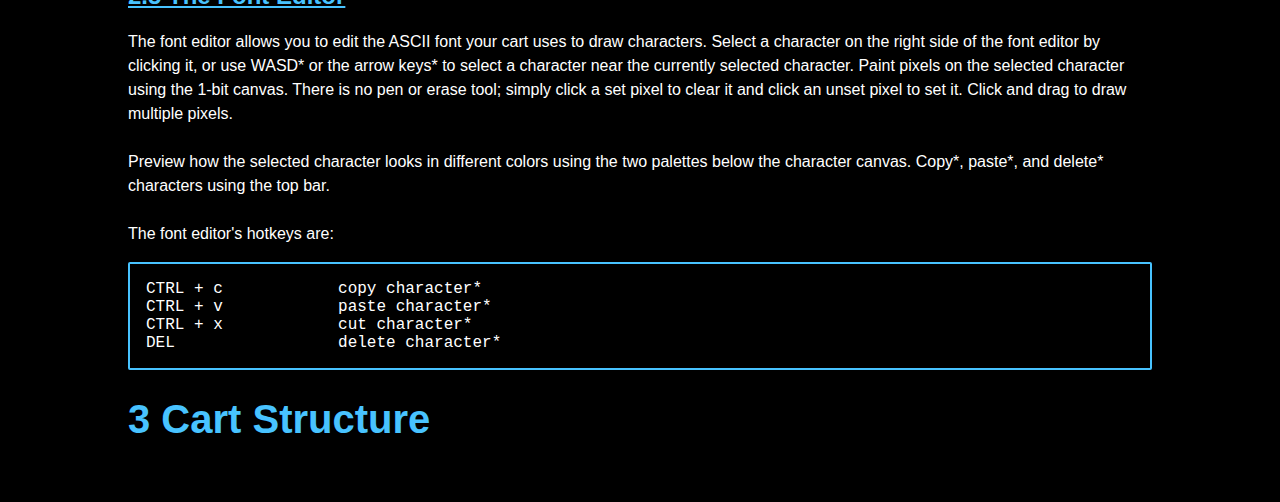
==== commit 4b7a5175: "palette rename, fixed incorrect docs" ====
--- a/docs/manual.html
+++ b/docs/manual.html
@@ -3,18 +3,26 @@
 <head>
     <meta charset="utf-8">
     <meta name="viewport" content="width=device-width, initial-scale=1">
+    
     <title>Memosaic User Manual</title>
     <link rel="icon" type="image/x-icon" href="images/icon.png">
+
     <link rel="stylesheet" href="css/style.css" type="text/css">
-    <link rel="preconnect" href="https://fonts.googleapis.com">
-    <link rel="preconnect" href="https://fonts.gstatic.com" crossorigin>
     <meta property="og:title" content="Memosaic User Manual">
     <meta property="og:locale" content="en">
-    <meta property="og:image" content="images/icon.png">
-    <meta property="og:url" content="jjgame.dev/memo/">
-    <meta name="og:description" content="The portfolio of a teenage indie game developer.">
-    <meta name="description" content="The portfolio of a teenage indie game developer.">
+    <meta property="og:image" content="/memo/images/hello_world_short.png">
+    <meta property="og:url" content="https://jjgame.dev/memo/manual.html">
+    <meta name="og:description" content="A tiny ASCII fantasy console.">
+    <meta name="description" content="A tiny ASCII fantasy console.">
     <meta name="author" content="JJ">
+
+    <meta name="twitter:card" content="summary_large_image">
+    <meta property="twitter:domain" content="jjgame.dev">
+    <meta property="twitter:url" content="https://jjgame.dev/memo/manual.html">
+    <meta name="twitter:title" content="Memosaic User Manual">
+    <meta name="twitter:description" content="A tiny ASCII fantasy console.">
+    <meta name="twitter:image" content="https://jjgame.dev/memo/images/hello_world_short.png">
+
     <script src="light_toggle.js"></script>
 </head>
 
@@ -86,7 +94,7 @@
 Audio
  - 4 channels (square, sine, sawtooth, noise)
  - 256 samples/channel
- - 30 samples/second
+ - 60 samples/second
 
 Input
  - D-pad (WASD on QWERTY, ZQSD on AZERTY)
@@ -94,9 +102,9 @@
  - START and SELECT (ENTER and SHIFT)*
 
 Cart Data
- - Up to 32KiB cart*
+ - Up to 32KiB cart
  - Up to 2KiB of font data
- - Up to 2KiB of sound data*
+ - Up to 2KiB of sound data
  - Up to 8KiB of ROM*
 
 CPU
